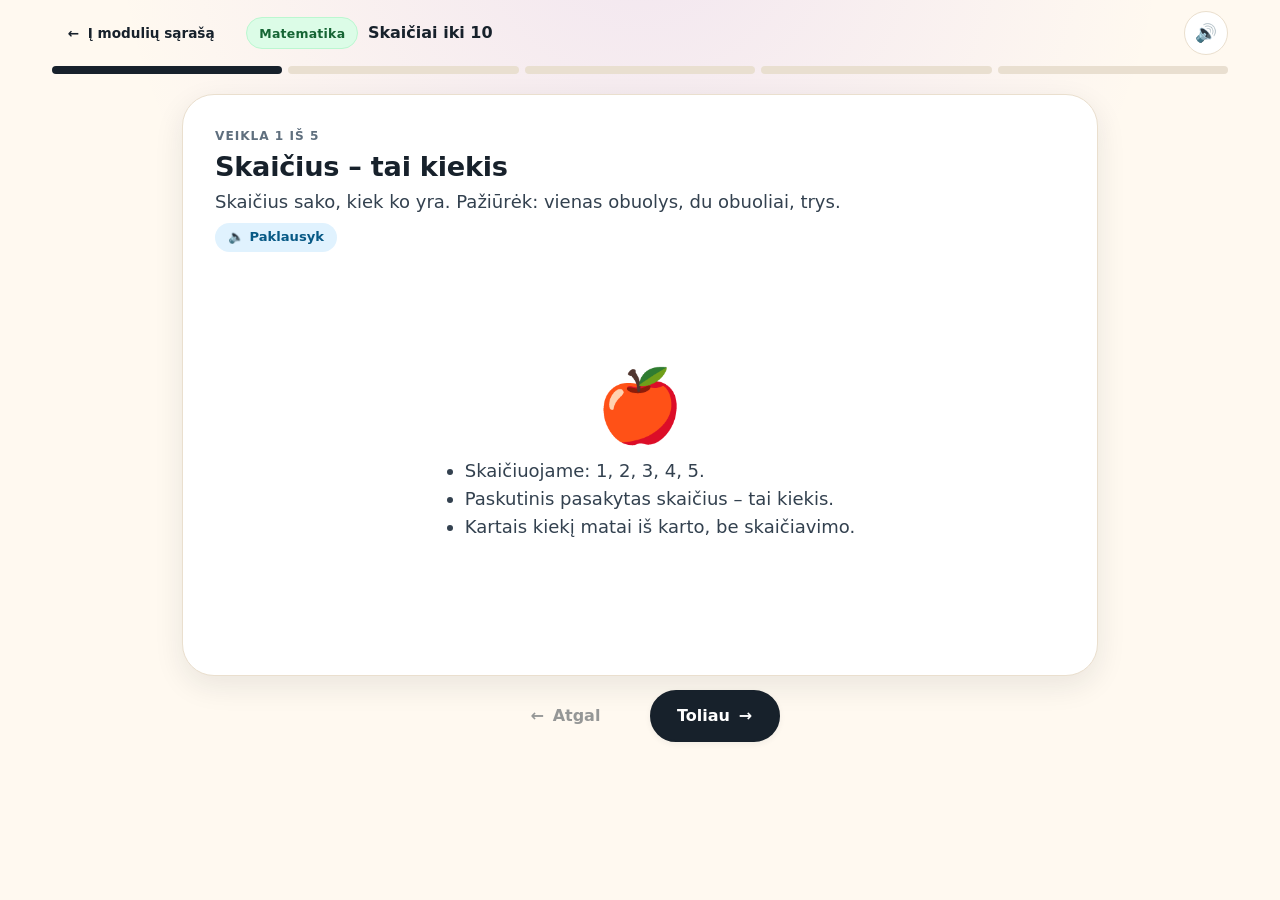
==== mokytis.html @ bf9614c9 "Protolabas: 1 klasė — 22 moduliai per 12 dalykų, 22 simuliacijos, Švietimo kelrodžio gairės, įrodymų" ====
<!doctype html>
<html lang="lt">
<head>
<meta charset="utf-8">
<meta name="viewport" content="width=device-width, initial-scale=1">
<title>Mokytis — Protolabas</title>
<meta name="robots" content="noindex">
<link rel="icon" href="data:image/svg+xml,%3Csvg xmlns='http://www.w3.org/2000/svg' viewBox='0 0 64 64'%3E%3Crect width='64' height='64' rx='18' fill='%23f59e0b'/%3E%3Ccircle cx='24' cy='26' r='7' fill='%23fff'/%3E%3Ccircle cx='42' cy='26' r='7' fill='%23fff'/%3E%3Cpath d='M18 42c4 8 24 8 28 0' stroke='%23fff' stroke-width='4' fill='none' stroke-linecap='round'/%3E%3C/svg%3E">
<link rel="stylesheet" href="css/lesson.css">
</head>
<body class="lesson-page">
<a class="sr-only" href="#stage">Pereiti prie veiklos</a>

<header class="lesson-top">
  <a class="btn btn-ghost btn-sm" href="./" id="backLink">← <span data-i18n="toModules">Į modulių sąrašą</span></a>
  <div class="lesson-id">
    <span class="chip" id="subjectChip">—</span>
    <b id="lessonTitle">—</b>
  </div>
  <div class="lesson-tools">
    <button class="icon-btn" id="soundBtn" aria-pressed="true" aria-label="Garsas" title="Garsas">🔊</button>
  </div>
</header>

<div class="steps" id="steps" role="progressbar" aria-label="Modulio eiga" aria-valuemin="0" aria-valuemax="100" aria-valuenow="0"></div>

<main class="lesson-main" id="stage-main">
  <section class="stage-card">
    <div class="stage-head">
      <span class="step-count" id="stepCount">—</span>
      <h2 id="actTitle">Kraunama…</h2>
      <p id="actText"></p>
      <div><button class="speak-btn" id="speakBtn" type="button">🔈 <span data-i18n="listen">Paklausyk</span></button></div>
    </div>
    <div class="stage" id="stage"></div>
  </section>
  <footer class="lesson-foot">
    <button class="btn btn-ghost" id="prevBtn" disabled>← <span data-i18n="back">Atgal</span></button>
    <div class="hint" id="hint" aria-live="polite"></div>
    <button class="btn btn-primary" id="nextBtn" disabled><span data-i18n="next">Toliau</span> →</button>
  </footer>
</main>

<script type="module" src="js/lesson.js"></script>
</body>
</html>
---- css/lesson.css ----
@import url("base.css");

/* ---------- lesson chrome ---------- */
body.lesson-page { background-image: radial-gradient(circle at 50% -10%, rgba(124, 58, 237, .10), transparent 45%); }

.lesson-top {
  display: flex; align-items: center; gap: 1rem;
  padding: .7rem clamp(1rem, 3vw, 2rem);
  max-width: 1240px; margin-inline: auto;
}
.lesson-id { display: flex; align-items: center; gap: .6rem; min-width: 0; }
.lesson-id b { font-size: 1rem; white-space: nowrap; overflow: hidden; text-overflow: ellipsis; }
.lesson-tools { margin-left: auto; display: flex; gap: .4rem; }
.icon-btn {
  width: 44px; height: 44px; border-radius: 50%; border: 1.5px solid var(--line);
  background: #fff; font-size: 1.1rem; cursor: pointer; display: grid; place-items: center;
}
.icon-btn[aria-pressed="false"] { opacity: .55; }

.steps { display: flex; gap: 6px; max-width: 1240px; margin: 0 auto; padding: 0 clamp(1rem, 3vw, 2rem); }
.step-dot { flex: 1; height: 8px; border-radius: 99px; background: #e9dfd0; transition: background .3s var(--ease); }
.step-dot.done { background: var(--leaf); }
.step-dot.current { background: var(--ink); }

.lesson-main {
  max-width: 980px; margin: 1.2rem auto 0; padding: 0 clamp(.75rem, 3vw, 2rem);
  display: flex; flex-direction: column; min-height: calc(100vh - 220px);
}

.stage-card {
  background: #fff; border: 1px solid var(--line); border-radius: var(--radius-l);
  box-shadow: var(--shadow); padding: clamp(1.1rem, 3vw, 2rem);
  display: flex; flex-direction: column; gap: 1rem; flex: 1;
}
.stage-head { display: flex; flex-direction: column; gap: .35rem; }
.step-count { font-size: .76rem; font-weight: 900; letter-spacing: .08em; text-transform: uppercase; color: var(--muted); }
.stage-head h2 { font-size: clamp(1.25rem, 2.6vw, 1.7rem); margin: 0; display: flex; align-items: center; gap: .5rem; flex-wrap: wrap; }
.stage-head p { margin: 0; color: var(--ink-soft); max-width: 62ch; }
.stage { flex: 1; display: flex; flex-direction: column; justify-content: center; gap: 1rem; padding: .3rem 0; }

.speak-btn {
  border: none; background: var(--sky-soft); color: #075985; border-radius: 999px;
  padding: .3rem .8rem; font: inherit; font-size: .82rem; font-weight: 800; cursor: pointer;
  display: inline-flex; align-items: center; gap: .35rem;
}
.speak-btn:hover { background: #bae6fd; }

.lesson-foot {
  max-width: 980px; margin: .9rem auto 2rem; padding: 0 clamp(.75rem, 3vw, 2rem);
  display: flex; align-items: center; gap: .6rem;
}
.lesson-foot .hint { flex: 1; font-size: .85rem; color: var(--muted); text-align: center; }
.lesson-foot .btn { min-width: 130px; }

/* ---------- feedback toast ---------- */
.fb {
  display: inline-flex; align-items: center; gap: .5rem;
  padding: .55rem .95rem; border-radius: 999px;
  font-weight: 800; font-size: .95rem;
  background: var(--ok-soft); color: var(--ok);
  animation: popIn .25s var(--ease);
}
.fb.hint { background: var(--warn-soft); color: var(--warn); }
.fb[hidden] { display: none; }
@keyframes popIn { from { transform: scale(.85); opacity: 0 } to { transform: scale(1); opacity: 1 } }

/* ---------- shared sim primitives ---------- */
.sim { display: flex; flex-direction: column; gap: 1rem; align-items: center; width: 100%; }
.sim-prompt { font-size: clamp(1.05rem, 2.4vw, 1.35rem); font-weight: 800; text-align: center; max-width: 34ch; }
.sim-sub { color: var(--muted); font-size: .9rem; text-align: center; margin-top: -.6rem; }
.sim-row { display: flex; align-items: center; justify-content: center; gap: 1rem; flex-wrap: wrap; }

.pad { display: grid; grid-template-columns: repeat(5, minmax(52px, 64px)); gap: .55rem; justify-content: center; }
.pad button {
  aspect-ratio: 1; border-radius: 18px; border: 2px solid var(--line); background: #fff;
  font: inherit; font-size: 1.4rem; font-weight: 900; color: var(--ink); cursor: pointer;
  box-shadow: var(--shadow-s); transition: transform .12s var(--ease), background .12s;
}
.pad button:hover { transform: translateY(-2px); background: var(--sky-soft); }
.pad button:active { transform: scale(.96); }
.pad button.is-right { background: var(--ok-soft); border-color: #86efac; }
.pad button.is-wrong { background: #fee2e2; border-color: #fca5a5; animation: shake .3s; }
@keyframes shake { 0%,100% { transform: translateX(0) } 25% { transform: translateX(-5px) } 75% { transform: translateX(5px) } }

.tenframe {
  display: grid; grid-template-columns: repeat(5, 1fr); gap: 4px;
  background: #fff; border: 3px solid var(--line); border-radius: 18px; padding: 6px;
  width: min(100%, 330px);
}
.tenframe .cell {
  aspect-ratio: 1; border-radius: 10px; background: var(--cream-deep);
  display: grid; place-items: center; font-size: clamp(1.1rem, 4.4vw, 1.6rem);
  transition: transform .18s var(--ease), background .18s;
}
.tenframe .cell.filled { background: #fff; }
.tenframe .cell .dot { width: 62%; height: 62%; border-radius: 50%; background: var(--berry); }
.tenframe .cell .dot.leaf { background: var(--leaf); }
.tenframe .cell.pop { animation: counterIn .3s var(--ease); }
@keyframes counterIn { from { transform: scale(.2); opacity: 0 } to { transform: scale(1); opacity: 1 } }

.choices { display: grid; gap: .6rem; width: min(100%, 560px); }
.choice {
  display: flex; align-items: center; gap: .8rem; text-align: left;
  padding: .85rem 1rem; border-radius: 16px; border: 2px solid var(--line);
  background: #fff; font: inherit; font-size: 1rem; font-weight: 700; cursor: pointer;
  min-height: 56px; transition: transform .12s var(--ease), border-color .12s, background .12s;
}
.choice:hover { transform: translateY(-2px); border-color: #cbd5e1; }
.choice .key { width: 30px; height: 30px; border-radius: 9px; display: grid; place-items: center; background: var(--cream-deep); font-weight: 900; font-size: .85rem; flex: none; }
.choice.is-right { border-color: #86efac; background: var(--ok-soft); }
.choice.is-wrong { border-color: #fca5a5; background: #fef2f2; }

.tile {
  min-width: 56px; min-height: 56px; padding: .5rem .85rem;
  border-radius: 14px; border: 2px solid var(--line); background: #fff;
  font: inherit; font-size: 1.35rem; font-weight: 900; cursor: grab;
  box-shadow: var(--shadow-s); display: inline-grid; place-items: center;
}
.tile.selected { border-color: var(--plum); background: var(--plum-soft); }
.tile.used { opacity: .35; }

.slot {
  min-width: 64px; min-height: 64px; border-radius: 14px;
  border: 3px dashed #d6c9b6; background: var(--cream); display: grid; place-items: center;
  font-size: 1.3rem; font-weight: 900; color: var(--muted);
}
.slot.filled { border-style: solid; border-color: var(--ink); background: #fff; color: var(--ink); }

.bin {
  flex: 1 1 200px; min-height: 190px; border-radius: 22px; border: 3px dashed #d6c9b6;
  background: rgba(255,255,255,.6); padding: .8rem; display: flex; flex-direction: column; gap: .5rem;
}
.bin h4 { margin: 0; font-size: .95rem; text-align: center; color: var(--ink-soft); }
.bin .items { display: flex; flex-wrap: wrap; gap: .45rem; justify-content: center; align-content: flex-start; }
.bin.over { border-color: var(--sky); background: var(--sky-soft); }
.item {
  width: 62px; height: 62px; border-radius: 16px; background: #fff; border: 2px solid var(--line);
  display: grid; place-items: center; font-size: 1.8rem; cursor: grab; box-shadow: var(--shadow-s);
  touch-action: none;
}
.item.dragging { opacity: .4; }

.range { width: min(100%, 320px); accent-color: var(--plum); height: 40px; }
.range-label { font-size: .85rem; font-weight: 800; color: var(--ink-soft); }

.meter { width: min(100%, 320px); height: 16px; border-radius: 99px; background: var(--cream-deep); overflow: hidden; }
.meter > i { display: block; height: 100%; background: var(--leaf); border-radius: 99px; transition: width .4s var(--ease); }

.scene { width: min(100%, 460px); }
.scene svg { width: 100%; height: auto; display: block; }

.chart { width: min(100%, 420px); }
.chart svg { width: 100%; height: auto; }

/* ---------- completion ---------- */
.finish { text-align: center; display: flex; flex-direction: column; align-items: center; gap: .6rem; padding: 1rem 0 2rem; }
.finish .big { font-size: 3.4rem; animation: popIn .4s var(--ease); }
.finish .earned { font-size: 2.2rem; letter-spacing: .1em; color: var(--sun); }
.finish ul { text-align: left; max-width: 480px; margin: .4rem auto 0; padding-left: 1.2rem; color: var(--ink-soft); }

/* ---------- responsive ---------- */
@media (max-width: 620px) {
  .lesson-foot { flex-wrap: wrap; }
  .lesson-foot .hint { order: 3; flex-basis: 100%; }
  .lesson-foot .btn { flex: 1; }
  .pad { grid-template-columns: repeat(5, minmax(44px, 58px)); gap: .4rem; }
}
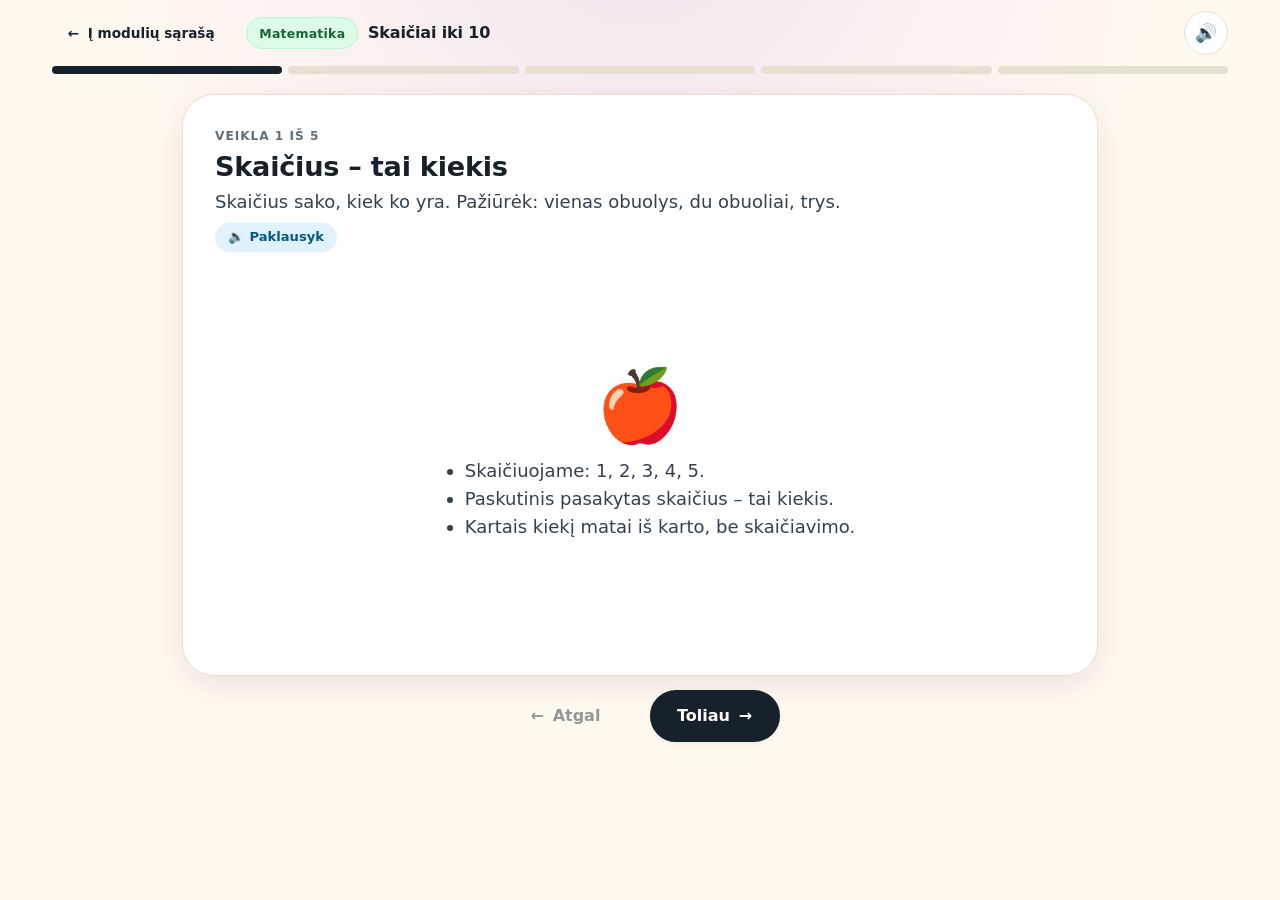
==== commit 21eccedd: "a11y: modulio pavadinimas tampa h1; nuoroda 'pereiti' veda į main Pamokos puslapyje nebuvo nė vieno " ====
--- a/mokytis.html
+++ b/mokytis.html
@@ -9,13 +9,13 @@
 <link rel="stylesheet" href="css/lesson.css">
 </head>
 <body class="lesson-page">
-<a class="sr-only" href="#stage">Pereiti prie veiklos</a>
+<a class="sr-only" href="#stage-main">Pereiti prie veiklos</a>
 
 <header class="lesson-top">
   <a class="btn btn-ghost btn-sm" href="./" id="backLink">← <span data-i18n="toModules">Į modulių sąrašą</span></a>
   <div class="lesson-id">
     <span class="chip" id="subjectChip">—</span>
-    <b id="lessonTitle">—</b>
+    <h1 id="lessonTitle">—</h1>
   </div>
   <div class="lesson-tools">
     <button class="icon-btn" id="soundBtn" aria-pressed="true" aria-label="Garsas" title="Garsas">🔊</button>
--- a/css/lesson.css
+++ b/css/lesson.css
@@ -9,7 +9,7 @@
   max-width: 1240px; margin-inline: auto;
 }
 .lesson-id { display: flex; align-items: center; gap: .6rem; min-width: 0; }
-.lesson-id b { font-size: 1rem; white-space: nowrap; overflow: hidden; text-overflow: ellipsis; }
+.lesson-id h1 { font: inherit; font-size: 1rem; font-weight: 700; margin: 0; white-space: nowrap; overflow: hidden; text-overflow: ellipsis; }
 .lesson-tools { margin-left: auto; display: flex; gap: .4rem; }
 .icon-btn {
   width: 44px; height: 44px; border-radius: 50%; border: 1.5px solid var(--line);
